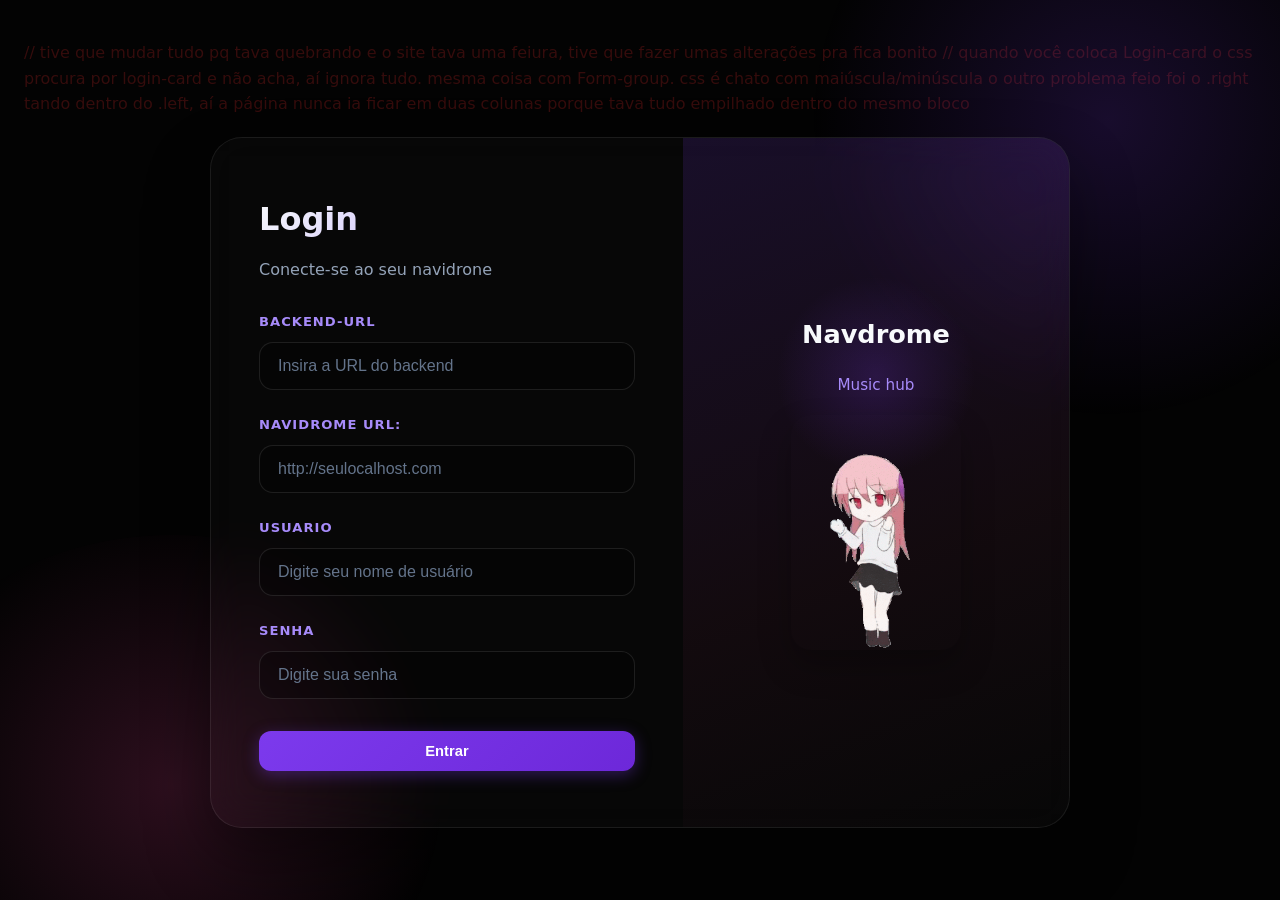
==== src/frontend/hub.html @ 7977100c "general frontend update" ====
<!DOCTYPE html>
<html lang="en">
<head>
    <meta charset="UTF-8">
    <meta name="viewport" content="width=device-width, initial-scale=1.0">
    <link rel="icon" type="image/png" href="favicon.png">
    <link rel="stylesheet" href="style.css">
    <title>Hub</title>
</head>
<body>
    <div class="container">
        <h1>Hub</h1>
        <div class="page-actions">
            <span id="backend-url-display" class="badges"></span>
        </div>
    </div>

    <div class="grid-2">
        <a href="dashboard.html" class="card-link">
            <div class="card-icon">🎵</div>
            <h3>Musicas recntes</h3>
        </a>
    </div>
    <script src="hub.js"></script>
</body>
</html>
---- src/frontend/style.css ----
/* ====== Stylesheet para o frontend do TCC ====== */
* {
    margin: 0;
    padding: 0;
    box-sizing: border-box;
}

html {
    scroll-behavior: smooth;
}
body {
    font-family: 'Segoe UI', system-ui, -apple-system, sans-serif;
    background-color: #030303;
    color: #350c0c;
    min-height: 100vh;
    padding: 40px 24px;
    line-height: 1.6;
    position: relative;
    overflow-x: hidden;
}

/* se o rodrigo ver aqui e parte mais visual */
body::before {
    content: '';
    position: fixed;
    top: -20%;
    right: -10%;
    width: 600px;
    height: 600px;
    background: radial-gradient(circle at center, rgba(124, 58, 237, 0.18) 0%, transparent 70%);
    border-radius: 50%;
    pointer-events: none;
    z-index: -0;
    animation: float 8s ease-in-out infinite;
}

body::after {
    content: '';
    position: fixed;
    bottom: -15%;
    left: -10%;
    width: 600px;
    height: 500px;
    background: radial-gradient(circle at center, rgba(236, 72, 153, 0.18) 0%, transparent 70%);
    border-radius: 50%;
    pointer-events: none;
    z-index: 0;
    animation: float 10s ease-in-out infinite reverse;
}
@keyframes float{
    0%, 100%{ transform: translate(0, 0) scale(1); }
    33% { transform: translate(30px, -30px) scale(1.05);}
    66% { transform: translate(-20px, 20px) scale(0.95);}
}
.container {
    max-width: 900px;
    margin: 0 auto;
    position: relative;
    z-index: 1;
}

.hidden {
    display: none !important;
}
.page-header{
    display: flex;
    justify-content: space-between;
    align-items: center;
    margin-bottom: 48px;
    padding-bottom: 24px;
    border-bottom: 1px solid rgba(255, 255, 255, 0.08);
    gap: 20px;
    flex-wrap: wrap;
    animation: slideDown 0.6s ease-out;
}
.page-header h1 {
    font-size: 2.2rem;
    font-weight: 800;
    color: #f8fafc;
    letter-spacing: -1px;
    background: linear-gradient(135deg, #f8fafc 0%, #a78bfa 100%);
    -webkit-background-clip: text;
    -webkit-text-fill-color: transparent;
    background-clip: text;
}
.page-actions {
    display: flex;
    gap: 12px;
    align-items: center;
    flex-wrap: wrap;
}
/* ===== Buttons ===== */
.btn-primary,
.btn-secondary,
.btn-danger {
    padding: 12px 22px;
    border-radius: 12px;
    border: none;
    font-size: 0.92rem;
    font-weight: 600;
    cursor: pointer;
    text-decoration: none;
    display: inline-flex;
    align-items: center;
    justify-content: center;
    gap: 8px;
    transition: all 0.3s cubic-bezier(0.4, 0, 0.2, 1);
    white-space: nowrap;
    position: relative;
    overflow: hidden;
}

.btn-primary::before,
.btn-secondary::before,
.btn-danger::before {
    content: '';
    position: absolute;
    top: 0;
    left: -100%;
    width: 100%;
    height: 100%;
    background: linear-gradient(90deg, transparent, rgba(255,255,255,0.15), transparent);
    transition: left 0.5s;
}

.btn-primary:hover::before,
.btn-secondary:hover::before,
.btn-danger:hover::before {
    left: 100%;
}
.btn-primary {
    background: linear-gradient(135deg, #7c3aed 0%, #6d28d9 100%);
    color: #fff;
    box-shadow: 0 4px 16px rgba(124, 58, 237, 0.35);
}
.btn-primary:hover {
    transform: translateY(-2px);
    box-shadow: 0 8px 28px rgba(124, 58, 237, 0.45);
}
.btn-primary:disabled {
    opacity: 0.5;
    cursor: not-allowed;
    transform: none;
}
.btn-secondary {
    background: rgba(255, 255, 255, 0.05);
    color: #e2e8f0;
    border: 1px solid rgba(255, 255, 255, 0.1);
    backdrop-filter: blur(10px);
}

.btn-secondary:hover {
    background: rgba(255, 255, 255, 0.1);
    border-color: rgba(124, 58, 237, 0.4);
    transform: translateY(-2px);
    box-shadow: 0 4px 16px rgba(124, 58, 237, 0.15);
}

.btn-danger {
    background: rgba(239, 68, 68, 0.1);
    color: #fca5a5;
    border: 1px solid rgba(239, 68, 68, 0.2);
    backdrop-filter: blur(10px);
}

.btn-danger:hover {
    background: rgba(239, 68, 68, 0.2);
    transform: translateY(-2px);
    box-shadow: 0 4px 16px rgba(239, 68, 68, 0.2);
}
/* ===== pesquisar badge css ===== */
.badge {
    font-size: 0.82rem;
    color: #c4b5fd;
    background: rgba(124, 58, 237, 0.1);
    border: 1px solid rgba(124, 58, 237, 0.2);
    padding: 8px 16px;
    border-radius: 100px;
    font-family: 'SF Mono', Monaco, monospace;
    backdrop-filter: blur(10px);
    animation: fadeIn 0.8s ease-out 0.3s both;
}
.grid-2 {
    display: grid;
    grid-template-columns: repeat(2, 1fr);
    gap: 24px;
    animation: fadeIn 0.8s ease-out 0.3s both;
}
.card-link {
    background: rgba(255, 255, 255, 0.03);
    border: 1px solid rgba(255, 255, 255, 0.08);
    border-radius: 24px;
    padding: 48px 32px;
    text-align: center;
    text-decoration: none;
    color: #e2e8f0;
    transition: all 0.4s cubic-bezier(0.4, 0, 0.2, 1);
    display: flex;
    flex-direction: column;
    align-items: center;
    gap: 14px;
    position: relative;
    overflow: hidden;
    backdrop-filter: blur(10px);
}
.card-link::before {
    content: '';
    position: absolute;
    top: 0;
    left: 0;
    right: 0;
    height: 3px;
    background: linear-gradient(90deg, #7c3aed, #ec4899);
    opacity: 0;
    transition: opacity 0.4s;
}
.card-link:hover {
    background: rgba(255, 255, 255, 0.06);
    border-color: rgba(124, 58, 237, 0.3);
    transform: translateY(-6px);
    box-shadow: 0 24px 48px rgba(0, 0, 0, 0.4), 0 0 40px rgba(124, 58, 237, 0.08);
}

.card-link:hover::before {
    opacity: 1;
}

.card-icon {
    font-size: 3.2rem;
    line-height: 1;
    margin-bottom: 4px;
    transition: transform 0.3s;
}

.card-link:hover .card-icon {
    transform: scale(1.15);
}

.card-link h3 {
    font-size: 1.3rem;
    font-weight: 700;
    color: #f8fafc;
}

.card-link p {
    font-size: 0.9rem;
    color: #94a3b8;
    line-height: 1.5;
    max-width: 220px;
}
.card {
    background: rgba(255, 255, 255, 0.03);
    border: 1px solid rgba(255, 255, 255, 0.08);
    border-radius: 24px;
    padding: 36px;
    backdrop-filter: blur(10px);
    animation: slideUp 0.6s ease-out both;
}
.form-group {
    margin-bottom: 24px;
}

.form-group label {
    display: block;
    font-size: 0.82rem;
    font-weight: 600;
    color: #a78bfa;
    margin-bottom: 10px;
    text-transform: uppercase;
    letter-spacing: 1px;
}

.form-group input,
.form-group select {
    width: 100%;
    padding: 14px 18px;
    border-radius: 14px;
    border: 1px solid rgba(255, 255, 255, 0.1);
    background: rgba(0, 0, 0, 0.3);
    color: #f1f5f9;
    font-size: 1rem;
    outline: none;
    transition: all 0.3s;
}

.form-group input::placeholder {
    color: #64748b;
}

.form-group input:focus,
.form-group select:focus {
    border-color: #7c3aed;
    box-shadow: 0 0 0 4px rgba(124, 58, 237, 0.15), 0 0 20px rgba(124, 58, 237, 0.1);
    background: rgba(0, 0, 0, 0.4);
}

/* ===== Status & Result ===== */
.status-box {
    margin-top: 28px;
    padding: 18px 24px;
    background: rgba(124, 58, 237, 0.08);
    border: 1px solid rgba(124, 58, 237, 0.2);
    border-radius: 14px;
    animation: slideUp 0.4s ease-out;
}

.status-row {
    display: flex;
    align-items: center;
    gap: 14px;
    color: #c4b5fd;
    font-size: 0.95rem;
    font-weight: 500;
}

.spinner {
    width: 20px;
    height: 20px;
    border: 3px solid rgba(255, 255, 255, 0.06);
    border-top-color: #a78bfa;
    border-radius: 50%;
    animation: spin 0.9s linear infinite;
    flex-shrink: 0;
}

@keyframes spin {
    to { transform: rotate(360deg); }
}

.result-box {
    margin-top: 24px;
    padding: 18px 24px;
    border-radius: 14px;
    font-size: 0.92rem;
    line-height: 1.6;
    white-space: pre-wrap;
    word-break: break-word;
    animation: slideUp 0.4s ease-out;
    backdrop-filter: blur(10px);
}

.result-box.success {
    background: rgba(34, 197, 94, 0.08);
    border: 1px solid rgba(34, 197, 94, 0.2);
    color: #86efac;
    box-shadow: 0 4px 16px rgba(34, 197, 94, 0.08);
}

.result-box.error {
    background: rgba(239, 68, 68, 0.08);
    border: 1px solid rgba(239, 68, 68, 0.2);
    color: #fca5a5;
    box-shadow: 0 4px 16px rgba(239, 68, 68, 0.08);
}
.login-card {
    display: grid;
    grid-template-columns: 1.1fr 0.9fr;
    background: rgba(255, 255, 255, 0.02);
    border: 1px solid rgba(255, 255, 255, 0.08);
    border-radius: 32px;
    overflow: hidden;
    max-width: 860px;
    margin: 20px auto 0;
    box-shadow: 0 32px 64px rgba(0, 0, 0, 0.4);
    animation: slideUp 0.8s ease-out;
    backdrop-filter: blur(20px);
}

.login-card .left {
    padding: 56px 48px;
    display: flex;
    flex-direction: column;
    gap: 8px;
}

.login-card .left h1 {
    font-size: 2rem;
    font-weight: 800;
    margin-bottom: 4px;
    background: linear-gradient(135deg, #f8fafc, #a78bfa);
    -webkit-background-clip: text;
    -webkit-text-fill-color: transparent;
    background-clip: text;
}

.login-card .right {
    display: flex;
    flex-direction: column;
    align-items: center;
    justify-content: center;
    gap: 18px;
    background: linear-gradient(160deg, rgba(124, 58, 237, 0.15), rgba(236, 72, 153, 0.05) 60%, transparent);
    text-align: center;
    padding: 40px;
    position: relative;
    overflow: hidden;
}

.login-card .right::before {
    content: '';
    position: absolute;
    width: 200px;
    height: 200px;
    background: radial-gradient(circle, rgba(124, 58, 237, 0.2), transparent 70%);
    border-radius: 50%;
    top: 20%;
    left: 50%;
    transform: translateX(-50%);
    animation: pulse 4s ease-in-out infinite;
}

@keyframes pulse {
    0%, 100% { opacity: 0.5; transform: translateX(-50%) scale(1); }
    50% { opacity: 1; transform: translateX(-50%) scale(1.1); }
}

.login-card .right h2 {
    font-size: 1.6rem;
    font-weight: 700;
    color: #f8fafc;
    position: relative;
    z-index: 1;
}

.login-card .right p {
    color: #a78bfa;
    font-size: 0.95rem;
    position: relative;
    z-index: 1;
}

.login-card .right img {
    border-radius: 20px;
    max-width: 170px;
    position: relative;
    z-index: 1;
    box-shadow: 0 16px 32px rgba(0, 0, 0, 0.3);
}
/* dashboard esqueci de colocar aqui */
/* ===== Dashboard fim ===== */

@keyframes slideDown {
    from {
        opacity: 0;
        transform: translateY(-20px);
    }
    to {
        opacity: 1;
        transform: translateY(0);
    }
}

@keyframes slideUp {
    from {
        opacity: 0;
        transform: translateY(24px);
    }
    to {
        opacity: 1;
        transform: translateY(0);
    }
}

@keyframes fadeIn {
    from { opacity: 0; }
    to { opacity: 1; }
}
@media (max-width: 720px) {
    body {
        padding: 24px 16px;
    }

    body::before,
    body::after {
        width: 300px;
        height: 300px;
    }

    .grid-2 {
        grid-template-columns: 1fr;
        gap: 16px;
    }

    .login-card {
        grid-template-columns: 1fr;
        margin-top: 0;
        border-radius: 24px;
    }

    .login-card .right {
        display: none;
    }

    .login-card .left {
        padding: 36px 24px;
    }

    .page-header {
        flex-direction: column;
        align-items: flex-start;
        gap: 16px;
        margin-bottom: 32px;
    }

    .page-header h1 {
        font-size: 1.7rem;
    }

    .card-link {
        padding: 32px 24px;
    }

    .card {
        padding: 24px 20px;
    }

    .card-icon {
        font-size: 2.6rem;
    }
}
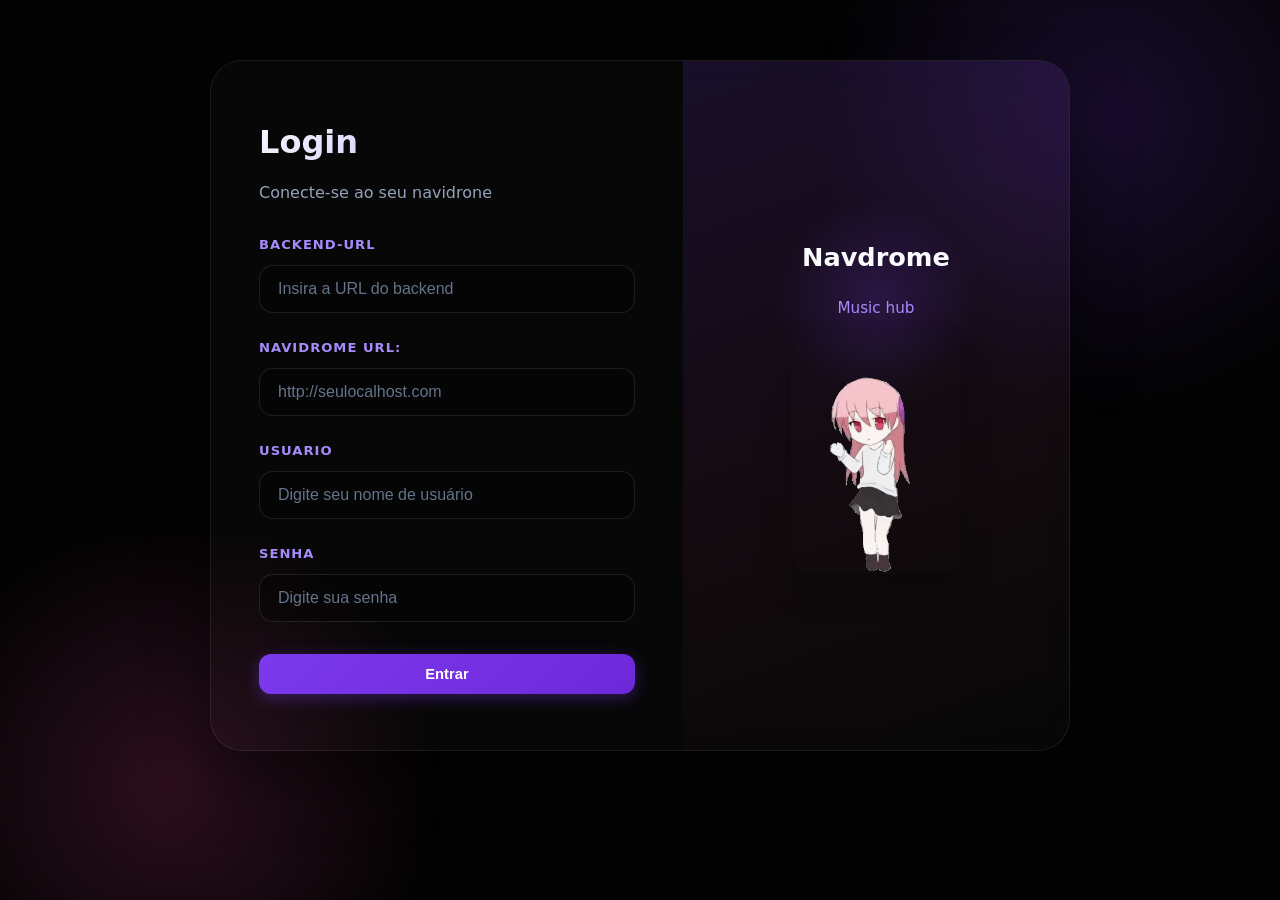
==== commit 9a24438b: "fix: fluxo de login e bugs" ====
--- a/src/frontend/hub.html
+++ b/src/frontend/hub.html
@@ -1,5 +1,5 @@
 <!DOCTYPE html>
-<html lang="en">
+<html lang="pt-br">
 <head>
     <meta charset="UTF-8">
     <meta name="viewport" content="width=device-width, initial-scale=1.0">
@@ -9,18 +9,20 @@
 </head>
 <body>
     <div class="container">
-        <h1>Hub</h1>
-        <div class="page-actions">
-            <span id="backend-url-display" class="badges"></span>
+        <div class="page-header">
+            <h1>Hub</h1>
+            <div class="page-actions">
+                <span id="backend-url-display" class="badge"></span>
+                <button id="logout-btn" class="btn-secondary">Sair</button>
+            </div>
         </div>
-    </div>
-
-    <div class="grid-2">
-        <a href="dashboard.html" class="card-link">
-            <div class="card-icon">🎵</div>
-            <h3>Musicas recntes</h3>
-        </a>
+        <div class="grid-2">
+            <a href="#" class="card-link">
+                <div class="card-icon">🎵</div>
+                <h3>Músicas recentes</h3>
+            </a>
+        </div>
     </div>
     <script src="hub.js"></script>
 </body>
-</html>+</html>
